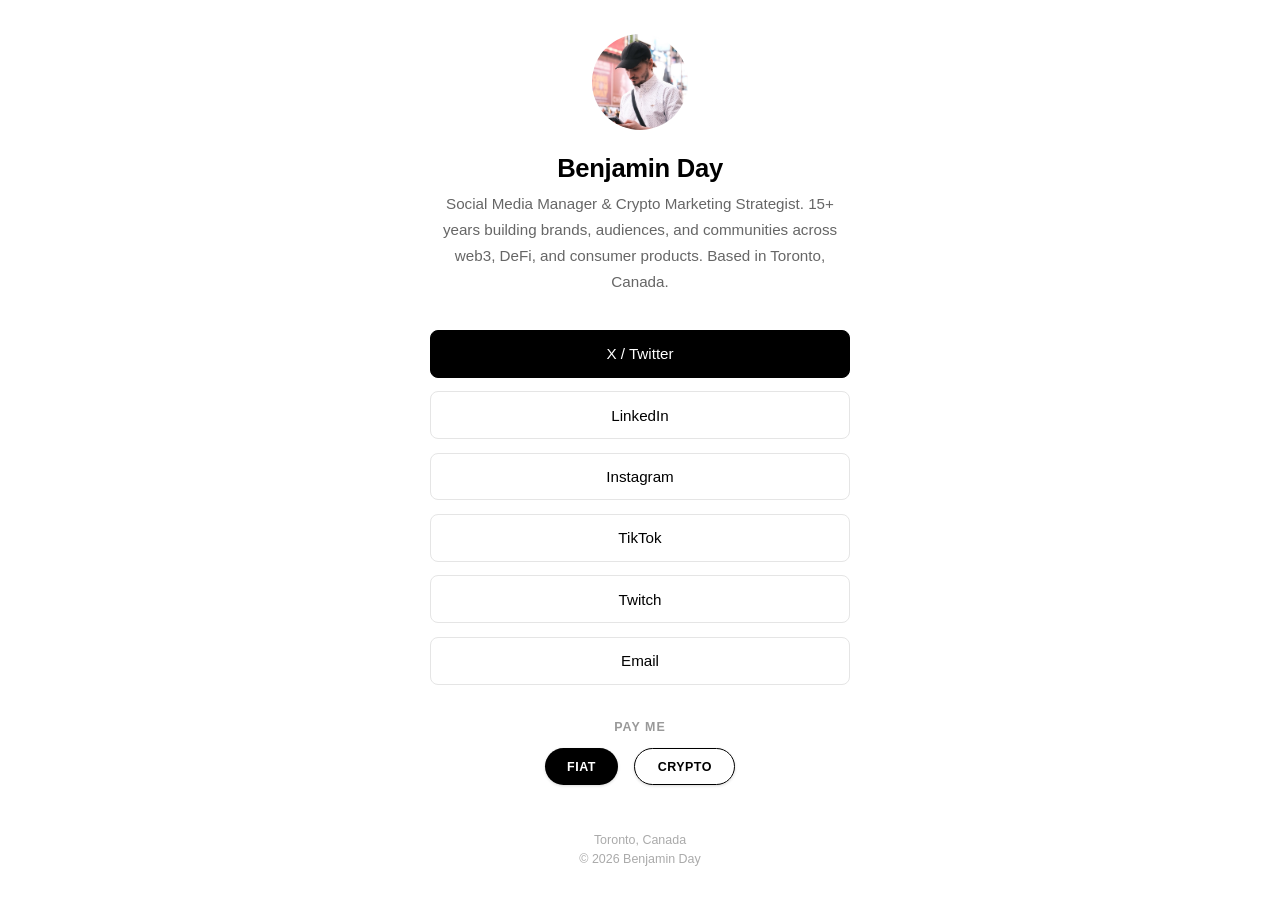
==== index.html @ 3476a524 "Merge pull request #16 from bennidaytime237/claude/pay-me-circle-buttons-ecyx7h Add payment options " ====
<!DOCTYPE html>
<html lang="en">
<head>
    <meta charset="UTF-8">
    <meta name="viewport" content="width=device-width, initial-scale=1.0">
    <title>Benjamin Day</title>
    <meta name="description" content="Benjamin Day — Social Media Manager & Crypto Marketing Strategist. Links and contact.">
    <link rel="icon" type="image/svg+xml" href="favicon.svg">
    <style>
        * {
            margin: 0;
            padding: 0;
            box-sizing: border-box;
        }

        body {
            font-family: -apple-system, BlinkMacSystemFont, 'Segoe UI', Roboto, sans-serif;
            color: #2c2c2c;
            background: #ffffff;
            min-height: 100vh;
            display: flex;
            align-items: center;
            justify-content: center;
            padding: 2rem 1.5rem;
        }

        .card {
            width: 100%;
            max-width: 420px;
            text-align: center;
        }

        .avatar {
            width: 96px;
            height: 96px;
            border-radius: 50%;
            object-fit: cover;
            margin: 0 auto 1.5rem;
            display: block;
        }

        h1 {
            font-size: 1.6rem;
            font-weight: 600;
            letter-spacing: -0.3px;
            margin-bottom: 0.5rem;
            color: #000;
        }

        .bio {
            color: #666;
            font-size: 0.95rem;
            line-height: 1.7;
            margin-bottom: 2.2rem;
        }

        .links {
            display: flex;
            flex-direction: column;
            gap: 0.85rem;
        }

        .link {
            display: block;
            padding: 0.9rem 1.5rem;
            border: 1px solid #e5e5e5;
            border-radius: 8px;
            text-decoration: none;
            color: #000;
            font-weight: 500;
            font-size: 0.95rem;
            transition: all 0.2s ease;
        }

        .link:hover {
            background: #000;
            color: #fff;
            border-color: #000;
        }

        .link.primary {
            background: #000;
            color: #fff;
            border-color: #000;
        }

        .link.primary:hover {
            background: #333;
            border-color: #333;
        }

        .pay-me {
            margin-top: 2.2rem;
        }

        .pay-me h2 {
            font-size: 0.78rem;
            font-weight: 600;
            letter-spacing: 1px;
            text-transform: uppercase;
            color: #999;
            margin-bottom: 0.9rem;
        }

        .pay-buttons {
            display: flex;
            justify-content: center;
            gap: 1rem;
        }

        .pay-circle {
            display: flex;
            align-items: center;
            justify-content: center;
            padding: 0.65rem 1.4rem;
            border-radius: 999px;
            text-decoration: none;
            transition: transform 0.15s ease, box-shadow 0.15s ease;
            box-shadow: 0 1px 3px rgba(0, 0, 0, 0.15);
        }

        .pay-circle:hover {
            transform: translateY(-2px);
            box-shadow: 0 4px 10px rgba(0, 0, 0, 0.2);
        }

        .pay-circle.wise {
            background: #000;
        }

        .pay-circle.usdc {
            background: #fff;
            border: 1.5px solid #000;
        }

        .pay-circle.wise span {
            color: #fff;
        }

        .pay-circle.usdc span {
            color: #000;
        }

        .pay-circle span {
            font-weight: 700;
            font-size: 0.78rem;
            letter-spacing: 0.5px;
        }

        footer {
            margin-top: 3rem;
            color: #aaa;
            font-size: 0.78rem;
        }

        footer p {
            margin-top: 0.3rem;
        }
    </style>
</head>
<body>
    <div class="card">
        <img class="avatar" src="images/profile.jpg" alt="Benjamin Day">
        <h1>Benjamin Day</h1>
        <p class="bio">Social Media Manager &amp; Crypto Marketing Strategist. 15+ years building brands, audiences, and communities across web3, DeFi, and consumer products. Based in Toronto, Canada.</p>

        <div class="links">
            <a class="link primary" href="https://x.com/BenniDaytime" target="_blank" rel="noopener noreferrer">X / Twitter</a>
            <a class="link" href="https://www.linkedin.com/in/bennidaytime/" target="_blank" rel="noopener noreferrer">LinkedIn</a>
            <a class="link" href="https://www.instagram.com/bennidaytime/" target="_blank" rel="noopener noreferrer">Instagram</a>
            <a class="link" href="https://www.tiktok.com/@bennidaytime" target="_blank" rel="noopener noreferrer">TikTok</a>
            <a class="link" href="https://www.twitch.tv/bennidaytime" target="_blank" rel="noopener noreferrer">Twitch</a>
            <a class="link" href="mailto:benni@daytimex.com">Email</a>
        </div>

        <div class="pay-me">
            <h2>Pay Me</h2>
            <div class="pay-buttons">
                <a class="pay-circle wise" href="https://wise.com/pay/me/benjamind1714" target="_blank" rel="noopener noreferrer" aria-label="Pay with Wise (Fiat)">
                    <span>FIAT</span>
                </a>
                <a class="pay-circle usdc" href="https://www.sageonchain.xyz/send.html?to=0x2610a6dc27423831489842b0325e1dbcc6142408&amp;token=USDC&amp;chain=8453&amp;amount=1&amp;currency=usd&amp;usd=1" target="_blank" rel="noopener noreferrer" aria-label="Pay with Crypto (USDC)">
                    <span>CRYPTO</span>
                </a>
            </div>
        </div>

        <footer>
            <p>Toronto, Canada</p>
            <p>&copy; 2026 Benjamin Day</p>
        </footer>
    </div>
</body>
</html>
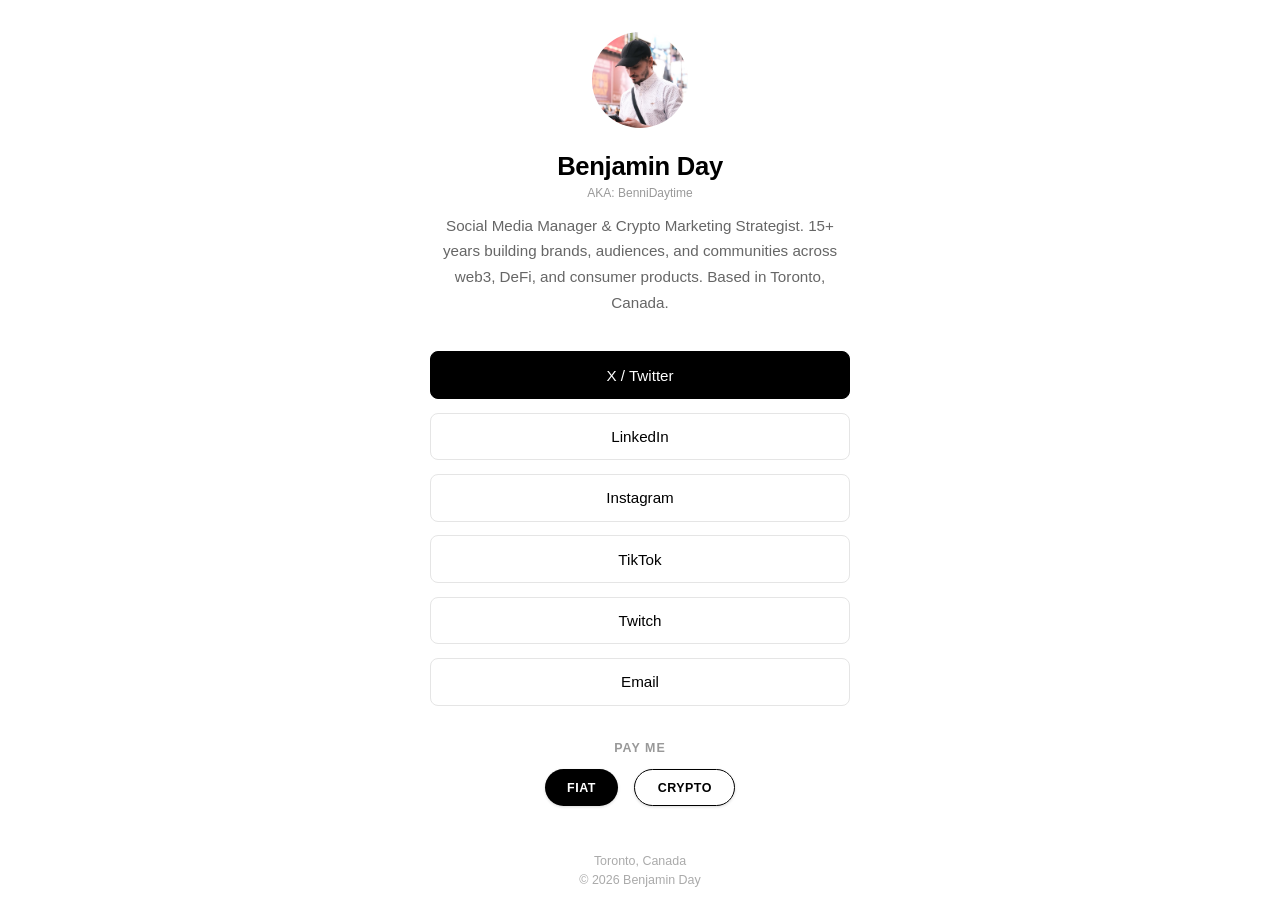
==== commit 1db2522d: "Add AKA: BenniDaytime line under name, small and centered" ====
--- a/index.html
+++ b/index.html
@@ -43,8 +43,15 @@
             font-size: 1.6rem;
             font-weight: 600;
             letter-spacing: -0.3px;
-            margin-bottom: 0.5rem;
+            margin-bottom: 0.3rem;
             color: #000;
+        }
+
+        .aka {
+            color: #999;
+            font-size: 0.75rem;
+            text-align: center;
+            margin-bottom: 0.8rem;
         }
 
         .bio {
@@ -162,6 +169,7 @@
     <div class="card">
         <img class="avatar" src="images/profile.jpg" alt="Benjamin Day">
         <h1>Benjamin Day</h1>
+        <p class="aka">AKA: BenniDaytime</p>
         <p class="bio">Social Media Manager &amp; Crypto Marketing Strategist. 15+ years building brands, audiences, and communities across web3, DeFi, and consumer products. Based in Toronto, Canada.</p>
 
         <div class="links">
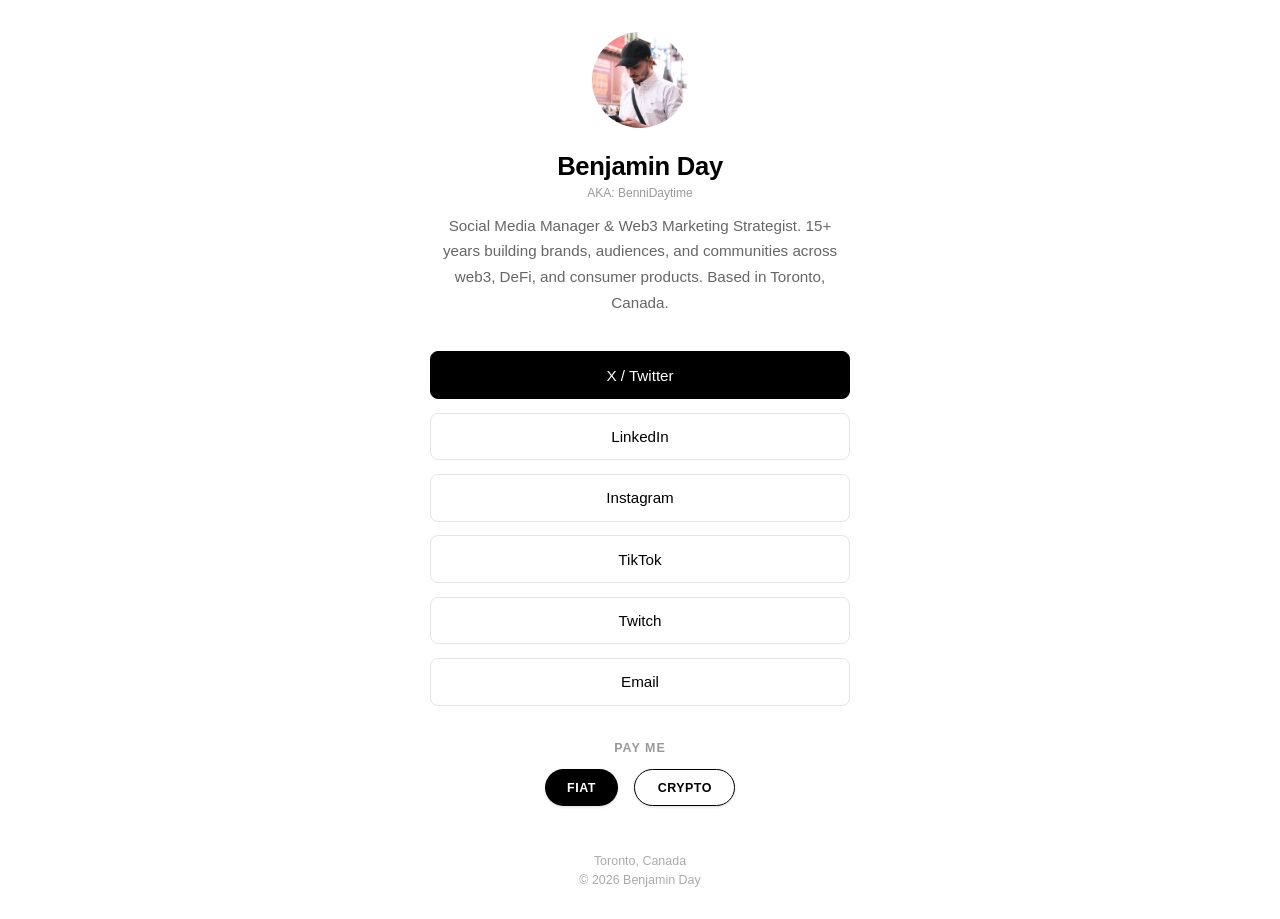
==== commit 8044c003: "Rebrand subheading to Web3 Marketing Strategist" ====
--- a/index.html
+++ b/index.html
@@ -4,7 +4,7 @@
     <meta charset="UTF-8">
     <meta name="viewport" content="width=device-width, initial-scale=1.0">
     <title>Benjamin Day</title>
-    <meta name="description" content="Benjamin Day — Social Media Manager & Crypto Marketing Strategist. Links and contact.">
+    <meta name="description" content="Benjamin Day — Social Media Manager & Web3 Marketing Strategist. Links and contact.">
     <link rel="icon" type="image/svg+xml" href="favicon.svg">
     <style>
         * {
@@ -170,7 +170,7 @@
         <img class="avatar" src="images/profile.jpg" alt="Benjamin Day">
         <h1>Benjamin Day</h1>
         <p class="aka">AKA: BenniDaytime</p>
-        <p class="bio">Social Media Manager &amp; Crypto Marketing Strategist. 15+ years building brands, audiences, and communities across web3, DeFi, and consumer products. Based in Toronto, Canada.</p>
+        <p class="bio">Social Media Manager &amp; Web3 Marketing Strategist. 15+ years building brands, audiences, and communities across web3, DeFi, and consumer products. Based in Toronto, Canada.</p>
 
         <div class="links">
             <a class="link primary" href="https://x.com/BenniDaytime" target="_blank" rel="noopener noreferrer">X / Twitter</a>
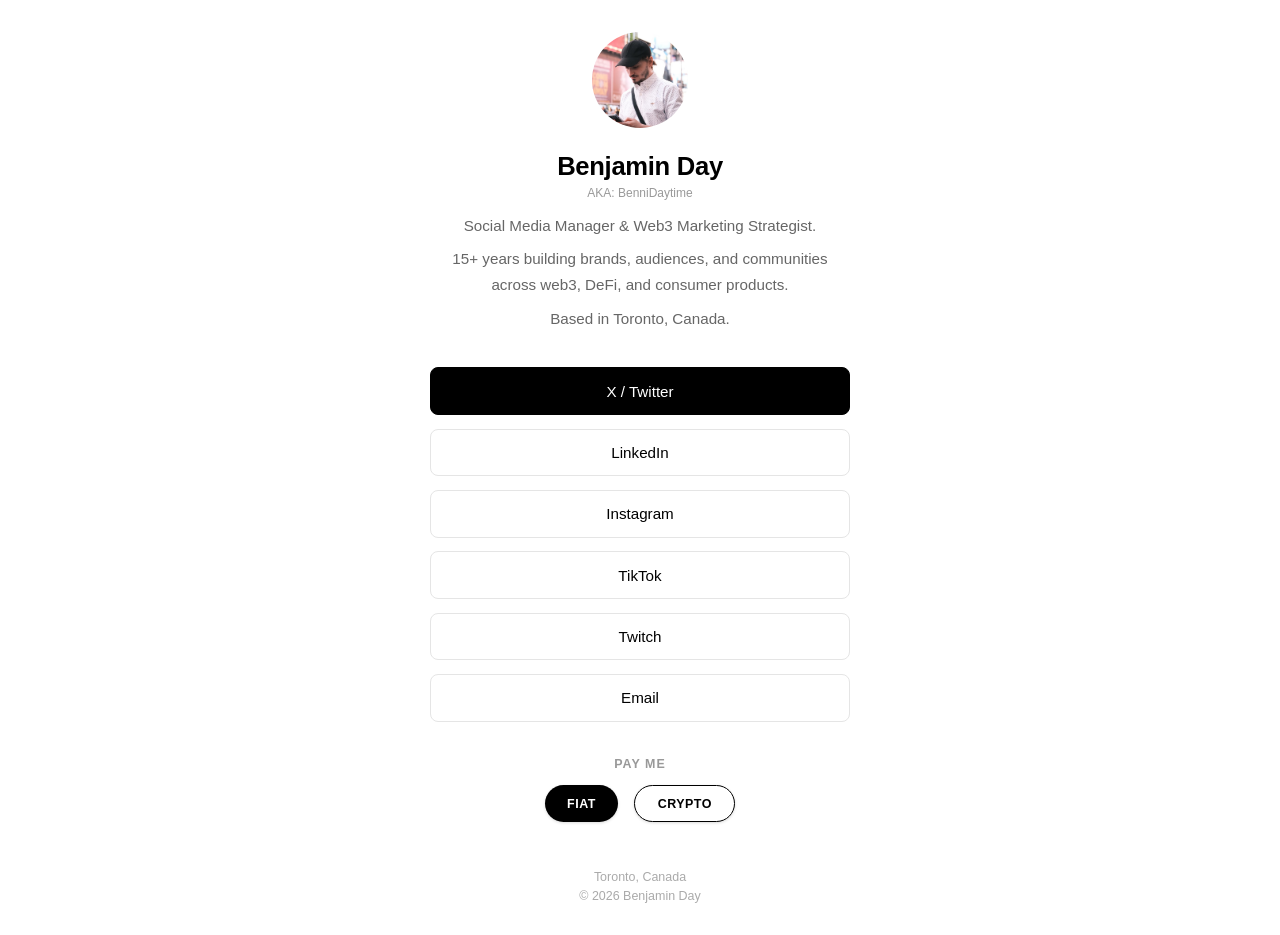
==== commit 4551a79c: "Add line breaks to homepage bio for cleaner formatting" ====
--- a/index.html
+++ b/index.html
@@ -61,6 +61,12 @@
             margin-bottom: 2.2rem;
         }
 
+        .bio br {
+            content: "";
+            display: block;
+            margin-top: 0.5rem;
+        }
+
         .links {
             display: flex;
             flex-direction: column;
@@ -170,7 +176,7 @@
         <img class="avatar" src="images/profile.jpg" alt="Benjamin Day">
         <h1>Benjamin Day</h1>
         <p class="aka">AKA: BenniDaytime</p>
-        <p class="bio">Social Media Manager &amp; Web3 Marketing Strategist. 15+ years building brands, audiences, and communities across web3, DeFi, and consumer products. Based in Toronto, Canada.</p>
+        <p class="bio">Social Media Manager &amp; Web3 Marketing Strategist.<br>15+ years building brands, audiences, and communities across web3, DeFi, and consumer products.<br>Based in Toronto, Canada.</p>
 
         <div class="links">
             <a class="link primary" href="https://x.com/BenniDaytime" target="_blank" rel="noopener noreferrer">X / Twitter</a>
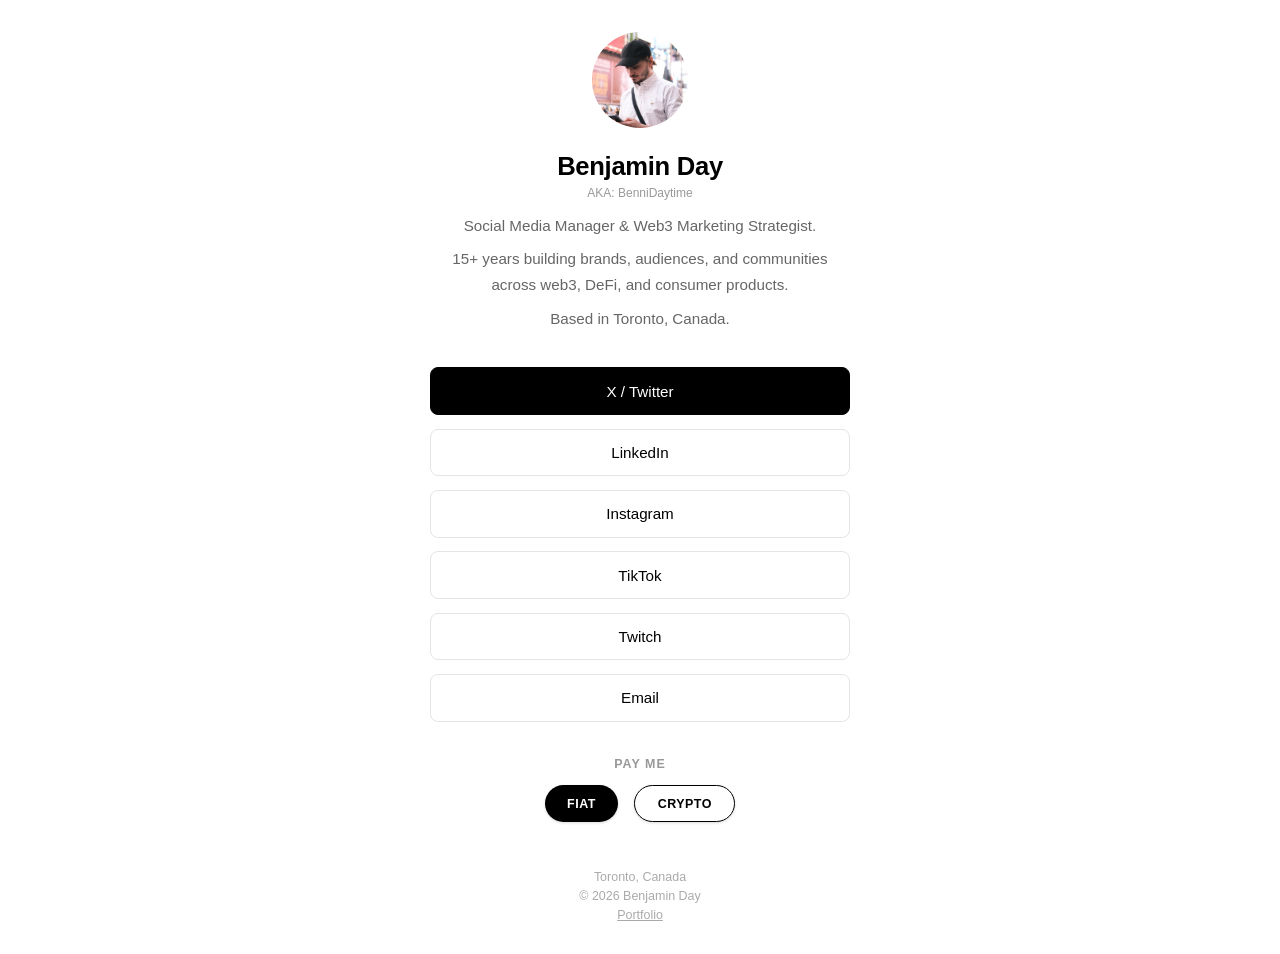
==== commit b4c99bdd: "Add small portfolio link to homepage footer" ====
--- a/index.html
+++ b/index.html
@@ -169,6 +169,15 @@
         footer p {
             margin-top: 0.3rem;
         }
+
+        .footer-link {
+            color: #aaa;
+            text-decoration: underline;
+        }
+
+        .footer-link:hover {
+            color: #fff;
+        }
     </style>
 </head>
 <body>
@@ -202,6 +211,7 @@
         <footer>
             <p>Toronto, Canada</p>
             <p>&copy; 2026 Benjamin Day</p>
+            <p><a class="footer-link" href="portfolio/">Portfolio</a></p>
         </footer>
     </div>
 </body>
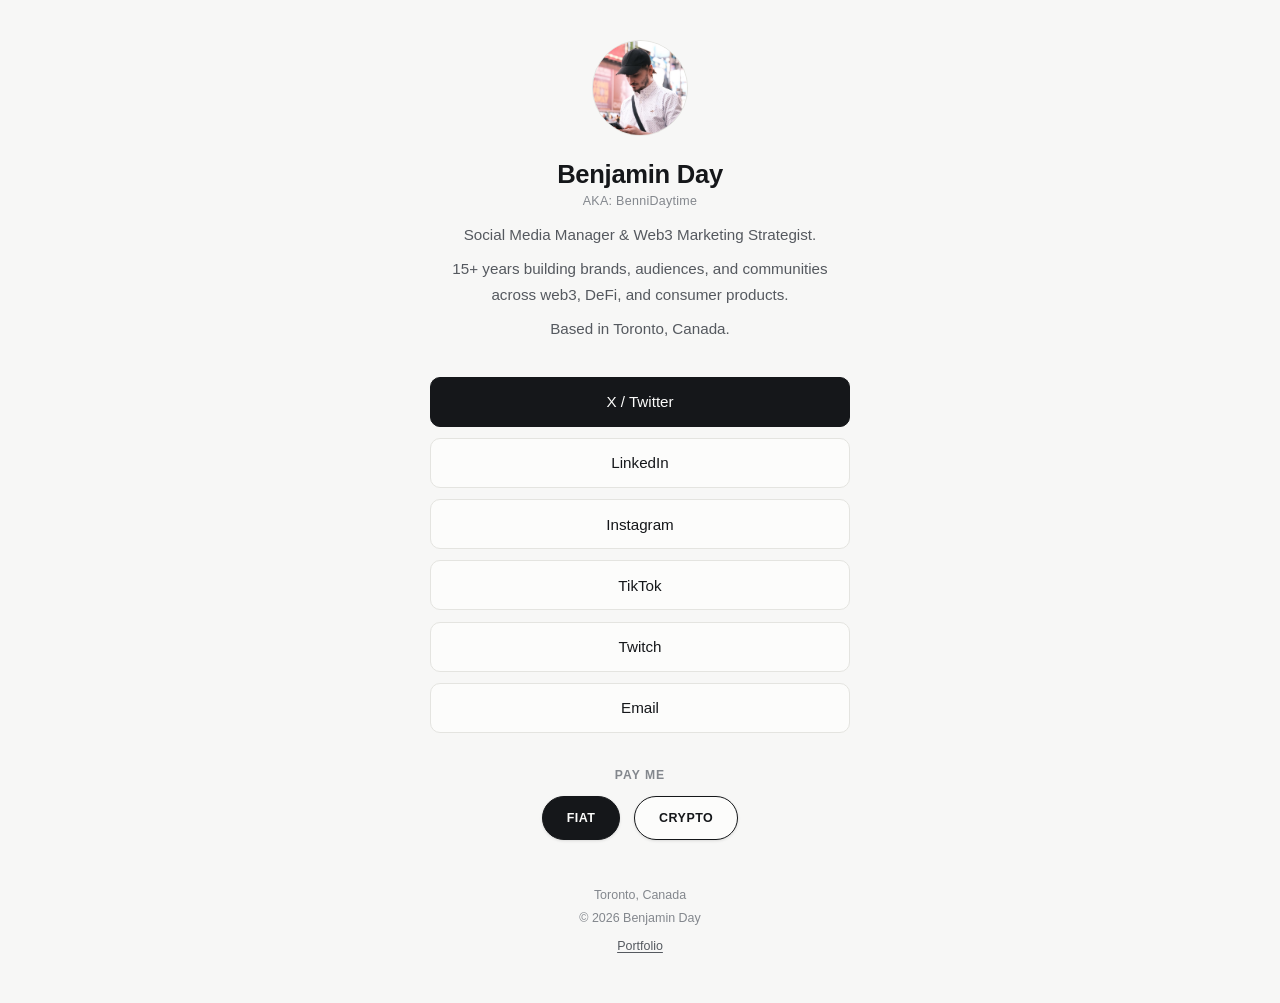
==== commit eba82822: "Fix responsive layout and soften the neutral palette Mobile header: - Split the nav into two rows un" ====
--- a/index.html
+++ b/index.html
@@ -2,26 +2,51 @@
 <html lang="en">
 <head>
     <meta charset="UTF-8">
-    <meta name="viewport" content="width=device-width, initial-scale=1.0">
+    <meta name="viewport" content="width=device-width, initial-scale=1.0, viewport-fit=cover">
     <title>Benjamin Day</title>
     <meta name="description" content="Benjamin Day — Social Media Manager & Web3 Marketing Strategist. Links and contact.">
+    <meta name="theme-color" content="#f7f7f6">
     <link rel="icon" type="image/svg+xml" href="favicon.svg">
     <style>
+        :root {
+            /* Neutrals — deliberately off pure white / pure black */
+            --bg: #f7f7f6;
+            --surface: #fcfcfb;
+            --surface-alt: #f1f1ef;
+            --ink: #15171a;
+            --ink-2: #33373d;
+            --ink-3: #55595f;
+            --muted: #83878d;
+            --line: #e4e4e0;
+        }
+
         * {
             margin: 0;
             padding: 0;
             box-sizing: border-box;
         }
 
+        html {
+            -webkit-text-size-adjust: 100%;
+        }
+
         body {
             font-family: -apple-system, BlinkMacSystemFont, 'Segoe UI', Roboto, sans-serif;
-            color: #2c2c2c;
-            background: #ffffff;
+            color: var(--ink-2);
+            background: var(--bg);
             min-height: 100vh;
+            min-height: 100svh;
             display: flex;
             align-items: center;
             justify-content: center;
-            padding: 2rem 1.5rem;
+            padding: 2.5rem 1.25rem;
+            -webkit-font-smoothing: antialiased;
+        }
+
+        :focus-visible {
+            outline: 2px solid var(--ink);
+            outline-offset: 3px;
+            border-radius: 6px;
         }
 
         .card {
@@ -37,6 +62,7 @@
             object-fit: cover;
             margin: 0 auto 1.5rem;
             display: block;
+            border: 1px solid var(--line);
         }
 
         h1 {
@@ -44,23 +70,25 @@
             font-weight: 600;
             letter-spacing: -0.3px;
             margin-bottom: 0.3rem;
-            color: #000;
+            color: var(--ink);
         }
 
         .aka {
-            color: #999;
-            font-size: 0.75rem;
-            text-align: center;
-            margin-bottom: 0.8rem;
+            color: var(--muted);
+            font-size: 0.78rem;
+            letter-spacing: 0.3px;
+            margin-bottom: 0.9rem;
         }
 
         .bio {
-            color: #666;
+            color: var(--ink-3);
             font-size: 0.95rem;
             line-height: 1.7;
             margin-bottom: 2.2rem;
-        }
-
+            text-wrap: pretty;
+        }
+
+        /* keeps the three bio lines reading as separate thoughts */
         .bio br {
             content: "";
             display: block;
@@ -70,36 +98,44 @@
         .links {
             display: flex;
             flex-direction: column;
-            gap: 0.85rem;
+            gap: 0.7rem;
         }
 
         .link {
-            display: block;
-            padding: 0.9rem 1.5rem;
-            border: 1px solid #e5e5e5;
-            border-radius: 8px;
+            display: flex;
+            align-items: center;
+            justify-content: center;
+            min-height: 50px;
+            padding: 0.85rem 1.5rem;
+            background: var(--surface);
+            border: 1px solid var(--line);
+            border-radius: 10px;
             text-decoration: none;
-            color: #000;
+            color: var(--ink);
             font-weight: 500;
             font-size: 0.95rem;
-            transition: all 0.2s ease;
+            transition: background 0.2s ease, color 0.2s ease, border-color 0.2s ease, transform 0.15s ease;
         }
 
         .link:hover {
-            background: #000;
-            color: #fff;
-            border-color: #000;
+            background: var(--ink);
+            color: var(--surface);
+            border-color: var(--ink);
+        }
+
+        .link:active {
+            transform: translateY(1px);
         }
 
         .link.primary {
-            background: #000;
-            color: #fff;
-            border-color: #000;
+            background: var(--ink);
+            color: var(--surface);
+            border-color: var(--ink);
         }
 
         .link.primary:hover {
-            background: #333;
-            border-color: #333;
+            background: var(--ink-2);
+            border-color: var(--ink-2);
         }
 
         .pay-me {
@@ -107,51 +143,57 @@
         }
 
         .pay-me h2 {
-            font-size: 0.78rem;
+            font-size: 0.76rem;
             font-weight: 600;
             letter-spacing: 1px;
             text-transform: uppercase;
-            color: #999;
+            color: var(--muted);
             margin-bottom: 0.9rem;
         }
 
         .pay-buttons {
             display: flex;
-            justify-content: center;
-            gap: 1rem;
+            flex-wrap: wrap;
+            justify-content: center;
+            gap: 0.85rem;
         }
 
         .pay-circle {
-            display: flex;
+            display: inline-flex;
             align-items: center;
             justify-content: center;
-            padding: 0.65rem 1.4rem;
+            min-height: 44px;
+            padding: 0.65rem 1.5rem;
             border-radius: 999px;
             text-decoration: none;
+            border: 1.5px solid var(--ink);
             transition: transform 0.15s ease, box-shadow 0.15s ease;
-            box-shadow: 0 1px 3px rgba(0, 0, 0, 0.15);
+            box-shadow: 0 1px 3px rgba(21, 23, 26, 0.12);
         }
 
         .pay-circle:hover {
             transform: translateY(-2px);
-            box-shadow: 0 4px 10px rgba(0, 0, 0, 0.2);
+            box-shadow: 0 4px 12px rgba(21, 23, 26, 0.18);
+        }
+
+        .pay-circle:active {
+            transform: translateY(0);
         }
 
         .pay-circle.wise {
-            background: #000;
+            background: var(--ink);
         }
 
         .pay-circle.usdc {
-            background: #fff;
-            border: 1.5px solid #000;
+            background: var(--surface);
         }
 
         .pay-circle.wise span {
-            color: #fff;
+            color: var(--surface);
         }
 
         .pay-circle.usdc span {
-            color: #000;
+            color: var(--ink);
         }
 
         .pay-circle span {
@@ -161,28 +203,52 @@
         }
 
         footer {
-            margin-top: 3rem;
-            color: #aaa;
+            margin-top: 2.75rem;
+            color: var(--muted);
             font-size: 0.78rem;
-        }
-
-        footer p {
-            margin-top: 0.3rem;
+            line-height: 1.8;
         }
 
         .footer-link {
-            color: #aaa;
+            color: var(--ink-3);
             text-decoration: underline;
+            text-underline-offset: 2px;
+            display: inline-block;
+            padding: 0.35rem 0.25rem;
         }
 
         .footer-link:hover {
-            color: #fff;
+            color: var(--ink);
+        }
+
+        @media (max-width: 380px) {
+            body {
+                padding: 2rem 1rem;
+            }
+
+            .bio {
+                font-size: 0.9rem;
+                margin-bottom: 1.8rem;
+            }
+
+            .pay-buttons {
+                gap: 0.6rem;
+            }
+        }
+
+        @media (prefers-reduced-motion: reduce) {
+            *,
+            *::before,
+            *::after {
+                transition-duration: 0.01ms !important;
+                animation-duration: 0.01ms !important;
+            }
         }
     </style>
 </head>
 <body>
     <div class="card">
-        <img class="avatar" src="images/profile.jpg" alt="Benjamin Day">
+        <img class="avatar" src="images/profile.jpg" alt="Benjamin Day" width="96" height="96">
         <h1>Benjamin Day</h1>
         <p class="aka">AKA: BenniDaytime</p>
         <p class="bio">Social Media Manager &amp; Web3 Marketing Strategist.<br>15+ years building brands, audiences, and communities across web3, DeFi, and consumer products.<br>Based in Toronto, Canada.</p>
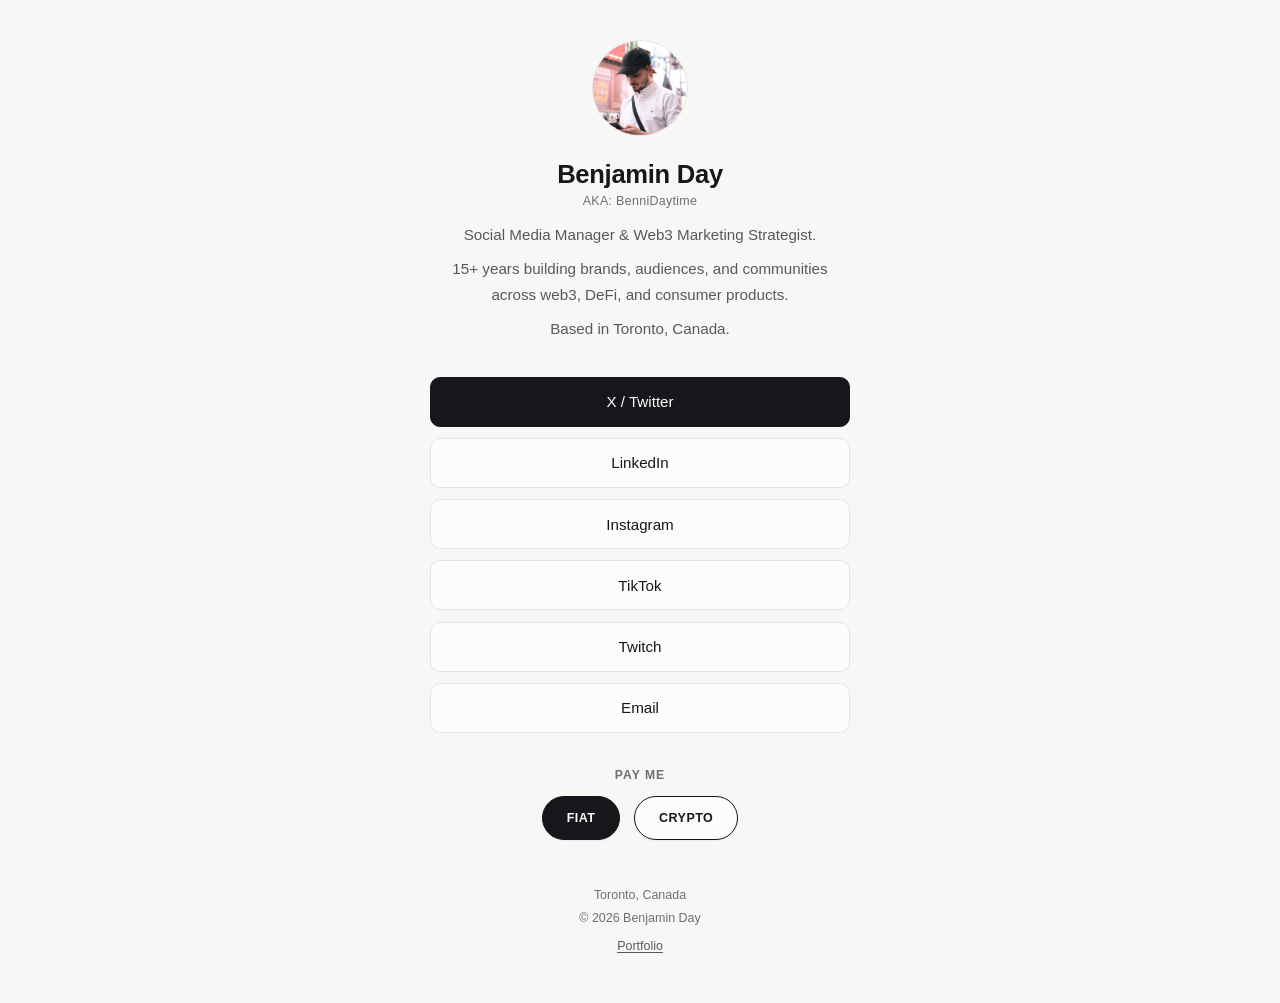
==== commit ebe4311a: "Extract shared CSS, add dark mode, lightbox, and social previews Shared stylesheet: - styles.css hol" ====
--- a/index.html
+++ b/index.html
@@ -5,246 +5,24 @@
     <meta name="viewport" content="width=device-width, initial-scale=1.0, viewport-fit=cover">
     <title>Benjamin Day</title>
     <meta name="description" content="Benjamin Day — Social Media Manager & Web3 Marketing Strategist. Links and contact.">
-    <meta name="theme-color" content="#f7f7f6">
+    <meta name="theme-color" content="#f7f7f6" media="(prefers-color-scheme: light)">
+    <meta name="theme-color" content="#15171a" media="(prefers-color-scheme: dark)">
+    <link rel="canonical" href="https://bennidaytime.com/">
+
+    <meta property="og:type" content="profile">
+    <meta property="og:site_name" content="Benjamin Day">
+    <meta property="og:title" content="Benjamin Day">
+    <meta property="og:description" content="Social Media Manager &amp; Web3 Marketing Strategist. 15+ years building brands, audiences, and communities across web3, DeFi, and consumer products.">
+    <meta property="og:url" content="https://bennidaytime.com/">
+    <meta property="og:image" content="https://bennidaytime.com/images/profile.jpg">
+    <meta property="og:image:alt" content="Benjamin Day">
+    <meta name="twitter:card" content="summary">
+    <meta name="twitter:site" content="@BenniDaytime">
+    <meta name="twitter:creator" content="@BenniDaytime">
+
     <link rel="icon" type="image/svg+xml" href="favicon.svg">
-    <style>
-        :root {
-            /* Neutrals — deliberately off pure white / pure black */
-            --bg: #f7f7f6;
-            --surface: #fcfcfb;
-            --surface-alt: #f1f1ef;
-            --ink: #15171a;
-            --ink-2: #33373d;
-            --ink-3: #55595f;
-            --muted: #83878d;
-            --line: #e4e4e0;
-        }
-
-        * {
-            margin: 0;
-            padding: 0;
-            box-sizing: border-box;
-        }
-
-        html {
-            -webkit-text-size-adjust: 100%;
-        }
-
-        body {
-            font-family: -apple-system, BlinkMacSystemFont, 'Segoe UI', Roboto, sans-serif;
-            color: var(--ink-2);
-            background: var(--bg);
-            min-height: 100vh;
-            min-height: 100svh;
-            display: flex;
-            align-items: center;
-            justify-content: center;
-            padding: 2.5rem 1.25rem;
-            -webkit-font-smoothing: antialiased;
-        }
-
-        :focus-visible {
-            outline: 2px solid var(--ink);
-            outline-offset: 3px;
-            border-radius: 6px;
-        }
-
-        .card {
-            width: 100%;
-            max-width: 420px;
-            text-align: center;
-        }
-
-        .avatar {
-            width: 96px;
-            height: 96px;
-            border-radius: 50%;
-            object-fit: cover;
-            margin: 0 auto 1.5rem;
-            display: block;
-            border: 1px solid var(--line);
-        }
-
-        h1 {
-            font-size: 1.6rem;
-            font-weight: 600;
-            letter-spacing: -0.3px;
-            margin-bottom: 0.3rem;
-            color: var(--ink);
-        }
-
-        .aka {
-            color: var(--muted);
-            font-size: 0.78rem;
-            letter-spacing: 0.3px;
-            margin-bottom: 0.9rem;
-        }
-
-        .bio {
-            color: var(--ink-3);
-            font-size: 0.95rem;
-            line-height: 1.7;
-            margin-bottom: 2.2rem;
-            text-wrap: pretty;
-        }
-
-        /* keeps the three bio lines reading as separate thoughts */
-        .bio br {
-            content: "";
-            display: block;
-            margin-top: 0.5rem;
-        }
-
-        .links {
-            display: flex;
-            flex-direction: column;
-            gap: 0.7rem;
-        }
-
-        .link {
-            display: flex;
-            align-items: center;
-            justify-content: center;
-            min-height: 50px;
-            padding: 0.85rem 1.5rem;
-            background: var(--surface);
-            border: 1px solid var(--line);
-            border-radius: 10px;
-            text-decoration: none;
-            color: var(--ink);
-            font-weight: 500;
-            font-size: 0.95rem;
-            transition: background 0.2s ease, color 0.2s ease, border-color 0.2s ease, transform 0.15s ease;
-        }
-
-        .link:hover {
-            background: var(--ink);
-            color: var(--surface);
-            border-color: var(--ink);
-        }
-
-        .link:active {
-            transform: translateY(1px);
-        }
-
-        .link.primary {
-            background: var(--ink);
-            color: var(--surface);
-            border-color: var(--ink);
-        }
-
-        .link.primary:hover {
-            background: var(--ink-2);
-            border-color: var(--ink-2);
-        }
-
-        .pay-me {
-            margin-top: 2.2rem;
-        }
-
-        .pay-me h2 {
-            font-size: 0.76rem;
-            font-weight: 600;
-            letter-spacing: 1px;
-            text-transform: uppercase;
-            color: var(--muted);
-            margin-bottom: 0.9rem;
-        }
-
-        .pay-buttons {
-            display: flex;
-            flex-wrap: wrap;
-            justify-content: center;
-            gap: 0.85rem;
-        }
-
-        .pay-circle {
-            display: inline-flex;
-            align-items: center;
-            justify-content: center;
-            min-height: 44px;
-            padding: 0.65rem 1.5rem;
-            border-radius: 999px;
-            text-decoration: none;
-            border: 1.5px solid var(--ink);
-            transition: transform 0.15s ease, box-shadow 0.15s ease;
-            box-shadow: 0 1px 3px rgba(21, 23, 26, 0.12);
-        }
-
-        .pay-circle:hover {
-            transform: translateY(-2px);
-            box-shadow: 0 4px 12px rgba(21, 23, 26, 0.18);
-        }
-
-        .pay-circle:active {
-            transform: translateY(0);
-        }
-
-        .pay-circle.wise {
-            background: var(--ink);
-        }
-
-        .pay-circle.usdc {
-            background: var(--surface);
-        }
-
-        .pay-circle.wise span {
-            color: var(--surface);
-        }
-
-        .pay-circle.usdc span {
-            color: var(--ink);
-        }
-
-        .pay-circle span {
-            font-weight: 700;
-            font-size: 0.78rem;
-            letter-spacing: 0.5px;
-        }
-
-        footer {
-            margin-top: 2.75rem;
-            color: var(--muted);
-            font-size: 0.78rem;
-            line-height: 1.8;
-        }
-
-        .footer-link {
-            color: var(--ink-3);
-            text-decoration: underline;
-            text-underline-offset: 2px;
-            display: inline-block;
-            padding: 0.35rem 0.25rem;
-        }
-
-        .footer-link:hover {
-            color: var(--ink);
-        }
-
-        @media (max-width: 380px) {
-            body {
-                padding: 2rem 1rem;
-            }
-
-            .bio {
-                font-size: 0.9rem;
-                margin-bottom: 1.8rem;
-            }
-
-            .pay-buttons {
-                gap: 0.6rem;
-            }
-        }
-
-        @media (prefers-reduced-motion: reduce) {
-            *,
-            *::before,
-            *::after {
-                transition-duration: 0.01ms !important;
-                animation-duration: 0.01ms !important;
-            }
-        }
-    </style>
+    <link rel="stylesheet" href="styles.css">
+    <link rel="stylesheet" href="home.css">
 </head>
 <body>
     <div class="card">
--- a/styles.css
+++ b/styles.css
@@ -0,0 +1,89 @@
+/* Shared foundation for both pages: colour tokens, reset, base type.
+   Page-specific rules live in home.css and portfolio/portfolio.css. */
+
+:root {
+    /* Neutrals — deliberately off pure white / pure black */
+    --bg: #f7f7f6;
+    --surface: #fcfcfb;
+    --surface-alt: #f1f1ef;
+    --ink: #15171a;
+    --ink-2: #33373d;
+    --ink-3: #55595f;
+    --muted: #6b7076;
+    --line: #e4e4e0;
+    --line-soft: #ededea;
+
+    /* Dark (Across) section — brand colours, identical in both themes */
+    --dark-bg: #0d1210;
+    --dark-ink: #eef3f1;
+    --dark-ink-2: #cdd6d3;
+    --dark-muted: #9fb0ac;
+    --mint: #6DF8D9;
+
+    --radius: 10px;
+    --shadow-sm: 0 1px 2px rgba(21, 23, 26, 0.06);
+    --shadow-md: 0 6px 24px rgba(21, 23, 26, 0.10);
+
+    color-scheme: light dark;
+}
+
+@media (prefers-color-scheme: dark) {
+    :root {
+        --bg: #15171a;
+        --surface: #1c1f24;
+        --surface-alt: #24282e;
+        --ink: #edeff2;
+        --ink-2: #d2d6dc;
+        --ink-3: #aeb4bc;
+        --muted: #8d949d;
+        --line: #2f343b;
+        --line-soft: #282c33;
+
+        --shadow-sm: 0 1px 2px rgba(0, 0, 0, 0.4);
+        --shadow-md: 0 6px 24px rgba(0, 0, 0, 0.5);
+    }
+}
+
+* {
+    margin: 0;
+    padding: 0;
+    box-sizing: border-box;
+}
+
+html {
+    -webkit-text-size-adjust: 100%;
+}
+
+body {
+    font-family: -apple-system, BlinkMacSystemFont, 'Segoe UI', Roboto, sans-serif;
+    color: var(--ink-2);
+    background: var(--bg);
+    -webkit-font-smoothing: antialiased;
+}
+
+img {
+    max-width: 100%;
+}
+
+a {
+    color: inherit;
+}
+
+:focus-visible {
+    outline: 2px solid var(--ink);
+    outline-offset: 3px;
+    border-radius: 4px;
+}
+
+@media (prefers-reduced-motion: reduce) {
+    html {
+        scroll-behavior: auto;
+    }
+
+    *,
+    *::before,
+    *::after {
+        transition-duration: 0.01ms !important;
+        animation-duration: 0.01ms !important;
+    }
+}
--- a/home.css
+++ b/home.css
@@ -0,0 +1,201 @@
+/* Link-in-bio homepage. Shared tokens and reset come from styles.css. */
+
+body {
+    min-height: 100vh;
+    min-height: 100svh;
+    display: flex;
+    align-items: center;
+    justify-content: center;
+    padding: 2.5rem 1.25rem;
+}
+
+:focus-visible {
+    border-radius: 6px;
+}
+
+.card {
+    width: 100%;
+    max-width: 420px;
+    text-align: center;
+}
+
+.avatar {
+    width: 96px;
+    height: 96px;
+    border-radius: 50%;
+    object-fit: cover;
+    margin: 0 auto 1.5rem;
+    display: block;
+    border: 1px solid var(--line);
+}
+
+h1 {
+    font-size: 1.6rem;
+    font-weight: 600;
+    letter-spacing: -0.3px;
+    margin-bottom: 0.3rem;
+    color: var(--ink);
+}
+
+.aka {
+    color: var(--muted);
+    font-size: 0.78rem;
+    letter-spacing: 0.3px;
+    margin-bottom: 0.9rem;
+}
+
+.bio {
+    color: var(--ink-3);
+    font-size: 0.95rem;
+    line-height: 1.7;
+    margin-bottom: 2.2rem;
+    text-wrap: pretty;
+}
+
+/* keeps the three bio lines reading as separate thoughts */
+.bio br {
+    content: "";
+    display: block;
+    margin-top: 0.5rem;
+}
+
+.links {
+    display: flex;
+    flex-direction: column;
+    gap: 0.7rem;
+}
+
+.link {
+    display: flex;
+    align-items: center;
+    justify-content: center;
+    min-height: 50px;
+    padding: 0.85rem 1.5rem;
+    background: var(--surface);
+    border: 1px solid var(--line);
+    border-radius: 10px;
+    text-decoration: none;
+    color: var(--ink);
+    font-weight: 500;
+    font-size: 0.95rem;
+    transition: background 0.2s ease, color 0.2s ease, border-color 0.2s ease, transform 0.15s ease;
+}
+
+.link:hover {
+    background: var(--ink);
+    color: var(--surface);
+    border-color: var(--ink);
+}
+
+.link:active {
+    transform: translateY(1px);
+}
+
+.link.primary {
+    background: var(--ink);
+    color: var(--surface);
+    border-color: var(--ink);
+}
+
+.link.primary:hover {
+    background: var(--ink-2);
+    border-color: var(--ink-2);
+}
+
+.pay-me {
+    margin-top: 2.2rem;
+}
+
+.pay-me h2 {
+    font-size: 0.76rem;
+    font-weight: 600;
+    letter-spacing: 1px;
+    text-transform: uppercase;
+    color: var(--muted);
+    margin-bottom: 0.9rem;
+}
+
+.pay-buttons {
+    display: flex;
+    flex-wrap: wrap;
+    justify-content: center;
+    gap: 0.85rem;
+}
+
+.pay-circle {
+    display: inline-flex;
+    align-items: center;
+    justify-content: center;
+    min-height: 44px;
+    padding: 0.65rem 1.5rem;
+    border-radius: 999px;
+    text-decoration: none;
+    border: 1.5px solid var(--ink);
+    transition: transform 0.15s ease, box-shadow 0.15s ease;
+    box-shadow: var(--shadow-sm);
+}
+
+.pay-circle:hover {
+    transform: translateY(-2px);
+    box-shadow: var(--shadow-md);
+}
+
+.pay-circle:active {
+    transform: translateY(0);
+}
+
+.pay-circle.wise {
+    background: var(--ink);
+}
+
+.pay-circle.usdc {
+    background: var(--surface);
+}
+
+.pay-circle.wise span {
+    color: var(--surface);
+}
+
+.pay-circle.usdc span {
+    color: var(--ink);
+}
+
+.pay-circle span {
+    font-weight: 700;
+    font-size: 0.78rem;
+    letter-spacing: 0.5px;
+}
+
+footer {
+    margin-top: 2.75rem;
+    color: var(--muted);
+    font-size: 0.78rem;
+    line-height: 1.8;
+}
+
+.footer-link {
+    color: var(--ink-3);
+    text-decoration: underline;
+    text-underline-offset: 2px;
+    display: inline-block;
+    padding: 0.35rem 0.25rem;
+}
+
+.footer-link:hover {
+    color: var(--ink);
+}
+
+@media (max-width: 380px) {
+    body {
+        padding: 2rem 1rem;
+    }
+
+    .bio {
+        font-size: 0.9rem;
+        margin-bottom: 1.8rem;
+    }
+
+    .pay-buttons {
+        gap: 0.6rem;
+    }
+}
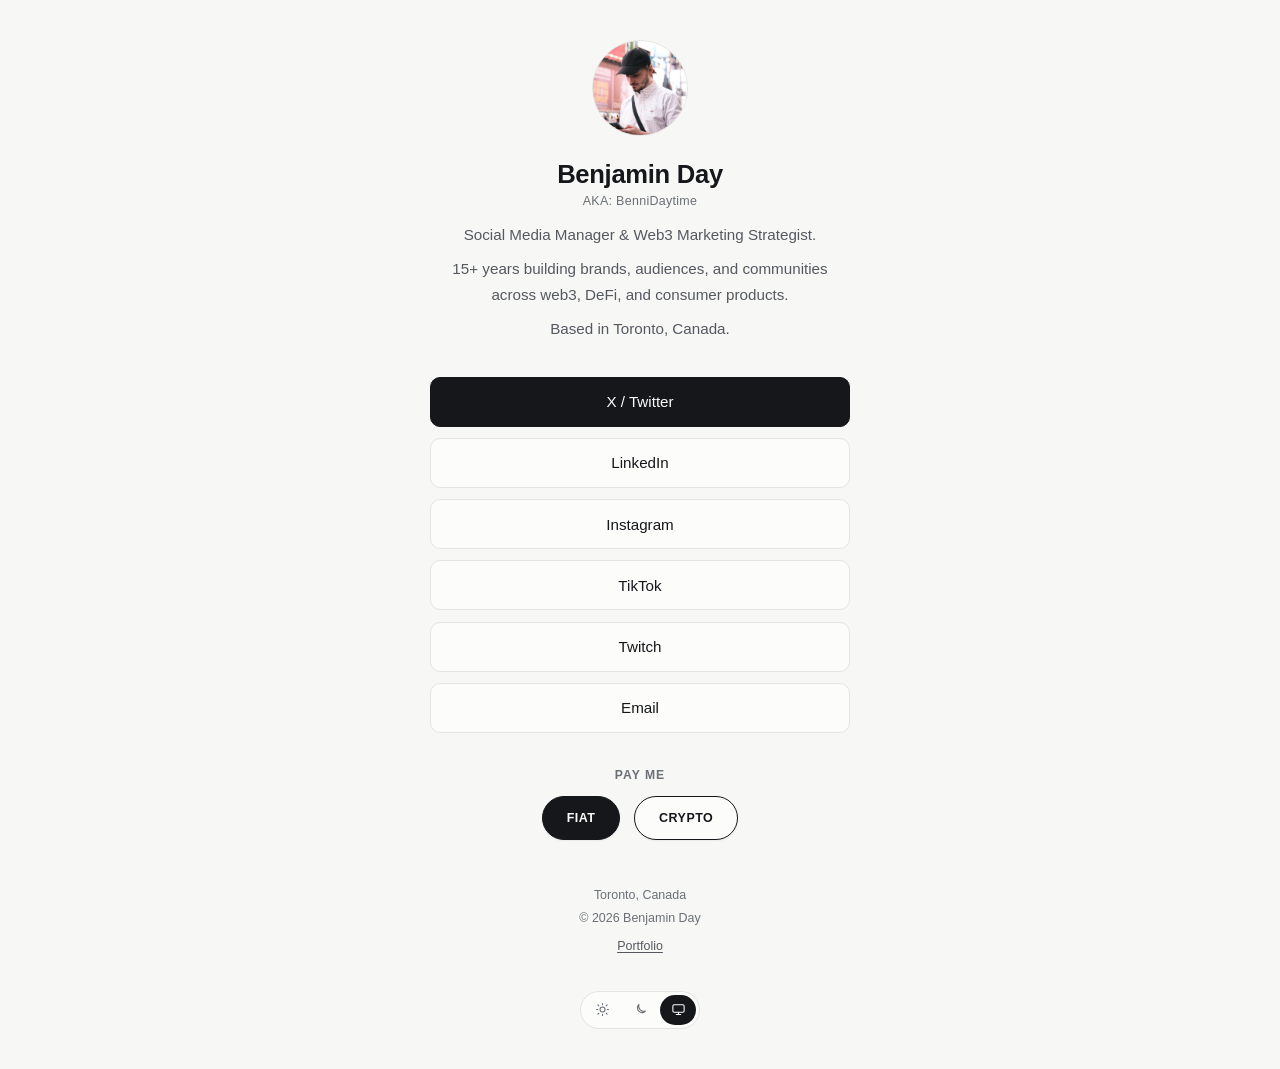
==== commit 803559fe: "Add a light/dark/system theme toggle and a real OG image Theme toggle: - Three-way segmented control" ====
--- a/index.html
+++ b/index.html
@@ -5,24 +5,36 @@
     <meta name="viewport" content="width=device-width, initial-scale=1.0, viewport-fit=cover">
     <title>Benjamin Day</title>
     <meta name="description" content="Benjamin Day — Social Media Manager & Web3 Marketing Strategist. Links and contact.">
-    <meta name="theme-color" content="#f7f7f6" media="(prefers-color-scheme: light)">
-    <meta name="theme-color" content="#15171a" media="(prefers-color-scheme: dark)">
+    <meta name="theme-color" content="#f7f7f6">
     <link rel="canonical" href="https://bennidaytime.com/">
+    <!-- Applies a saved theme choice before first paint, so there's no flash -->
+    <script>
+        (function () {
+            try {
+                var m = localStorage.getItem('theme');
+                if (m === 'light' || m === 'dark') document.documentElement.setAttribute('data-theme', m);
+            } catch (e) {}
+        })();
+    </script>
 
     <meta property="og:type" content="profile">
     <meta property="og:site_name" content="Benjamin Day">
     <meta property="og:title" content="Benjamin Day">
     <meta property="og:description" content="Social Media Manager &amp; Web3 Marketing Strategist. 15+ years building brands, audiences, and communities across web3, DeFi, and consumer products.">
     <meta property="og:url" content="https://bennidaytime.com/">
-    <meta property="og:image" content="https://bennidaytime.com/images/profile.jpg">
-    <meta property="og:image:alt" content="Benjamin Day">
-    <meta name="twitter:card" content="summary">
+    <meta property="og:image" content="https://bennidaytime.com/images/og.png">
+    <meta property="og:image:type" content="image/png">
+    <meta property="og:image:width" content="1200">
+    <meta property="og:image:height" content="630">
+    <meta property="og:image:alt" content="Benjamin Day — @BenniDaytime — Web3 Marketing Strategist">
+    <meta name="twitter:card" content="summary_large_image">
     <meta name="twitter:site" content="@BenniDaytime">
     <meta name="twitter:creator" content="@BenniDaytime">
 
     <link rel="icon" type="image/svg+xml" href="favicon.svg">
     <link rel="stylesheet" href="styles.css">
     <link rel="stylesheet" href="home.css">
+    <script src="theme.js" defer></script>
 </head>
 <body>
     <div class="card">
@@ -57,6 +69,8 @@
             <p>&copy; 2026 Benjamin Day</p>
             <p><a class="footer-link" href="portfolio/">Portfolio</a></p>
         </footer>
+
+        <div class="theme-mount" data-theme-mount></div>
     </div>
 </body>
 </html>
--- a/styles.css
+++ b/styles.css
@@ -27,8 +27,13 @@
     color-scheme: light dark;
 }
 
+/* Dark palette.
+   Two selectors carry the same values on purpose: the media query is the
+   default "follow the device" behaviour and works with JS disabled, while
+   the attribute is set by the theme toggle when someone picks a theme
+   explicitly. Edit them together. */
 @media (prefers-color-scheme: dark) {
-    :root {
+    :root:not([data-theme="light"]) {
         --bg: #15171a;
         --surface: #1c1f24;
         --surface-alt: #24282e;
@@ -42,6 +47,30 @@
         --shadow-sm: 0 1px 2px rgba(0, 0, 0, 0.4);
         --shadow-md: 0 6px 24px rgba(0, 0, 0, 0.5);
     }
+}
+
+:root[data-theme="dark"] {
+    --bg: #15171a;
+    --surface: #1c1f24;
+    --surface-alt: #24282e;
+    --ink: #edeff2;
+    --ink-2: #d2d6dc;
+    --ink-3: #aeb4bc;
+    --muted: #8d949d;
+    --line: #2f343b;
+    --line-soft: #282c33;
+
+    --shadow-sm: 0 1px 2px rgba(0, 0, 0, 0.4);
+    --shadow-md: 0 6px 24px rgba(0, 0, 0, 0.5);
+}
+
+/* Also tells the browser which way to render scrollbars and form controls */
+:root[data-theme="light"] {
+    color-scheme: light;
+}
+
+:root[data-theme="dark"] {
+    color-scheme: dark;
 }
 
 * {
@@ -75,6 +104,78 @@
     border-radius: 4px;
 }
 
+.sr-only {
+    position: absolute;
+    width: 1px;
+    height: 1px;
+    padding: 0;
+    margin: -1px;
+    overflow: hidden;
+    clip-path: inset(50%);
+    white-space: nowrap;
+    border: 0;
+}
+
+/* ---------- Theme toggle ----------
+   Rendered by theme.js, so it never appears as a dead control when
+   JavaScript is unavailable — the page still follows the device there. */
+
+.theme-toggle {
+    display: inline-flex;
+    align-items: center;
+    gap: 2px;
+    padding: 3px;
+    border: 1px solid var(--line);
+    background: var(--surface);
+    border-radius: 999px;
+}
+
+.theme-toggle input {
+    position: absolute;
+    width: 1px;
+    height: 1px;
+    opacity: 0;
+    pointer-events: none;
+}
+
+.theme-toggle label {
+    display: inline-flex;
+    align-items: center;
+    justify-content: center;
+    width: 36px;
+    height: 30px;
+    border-radius: 999px;
+    color: var(--muted);
+    cursor: pointer;
+    transition: background 0.2s ease, color 0.2s ease;
+}
+
+.theme-toggle label:hover {
+    color: var(--ink);
+    background: var(--surface-alt);
+}
+
+.theme-toggle input:checked + label {
+    color: var(--surface);
+    background: var(--ink);
+}
+
+.theme-toggle input:focus-visible + label {
+    outline: 2px solid var(--ink);
+    outline-offset: 2px;
+}
+
+.theme-toggle svg {
+    width: 15px;
+    height: 15px;
+    display: block;
+    fill: none;
+    stroke: currentColor;
+    stroke-width: 1.7;
+    stroke-linecap: round;
+    stroke-linejoin: round;
+}
+
 @media (prefers-reduced-motion: reduce) {
     html {
         scroll-behavior: auto;
--- a/home.css
+++ b/home.css
@@ -185,6 +185,12 @@
     color: var(--ink);
 }
 
+.theme-mount {
+    display: flex;
+    justify-content: center;
+    margin-top: 1.75rem;
+}
+
 @media (max-width: 380px) {
     body {
         padding: 2rem 1rem;
